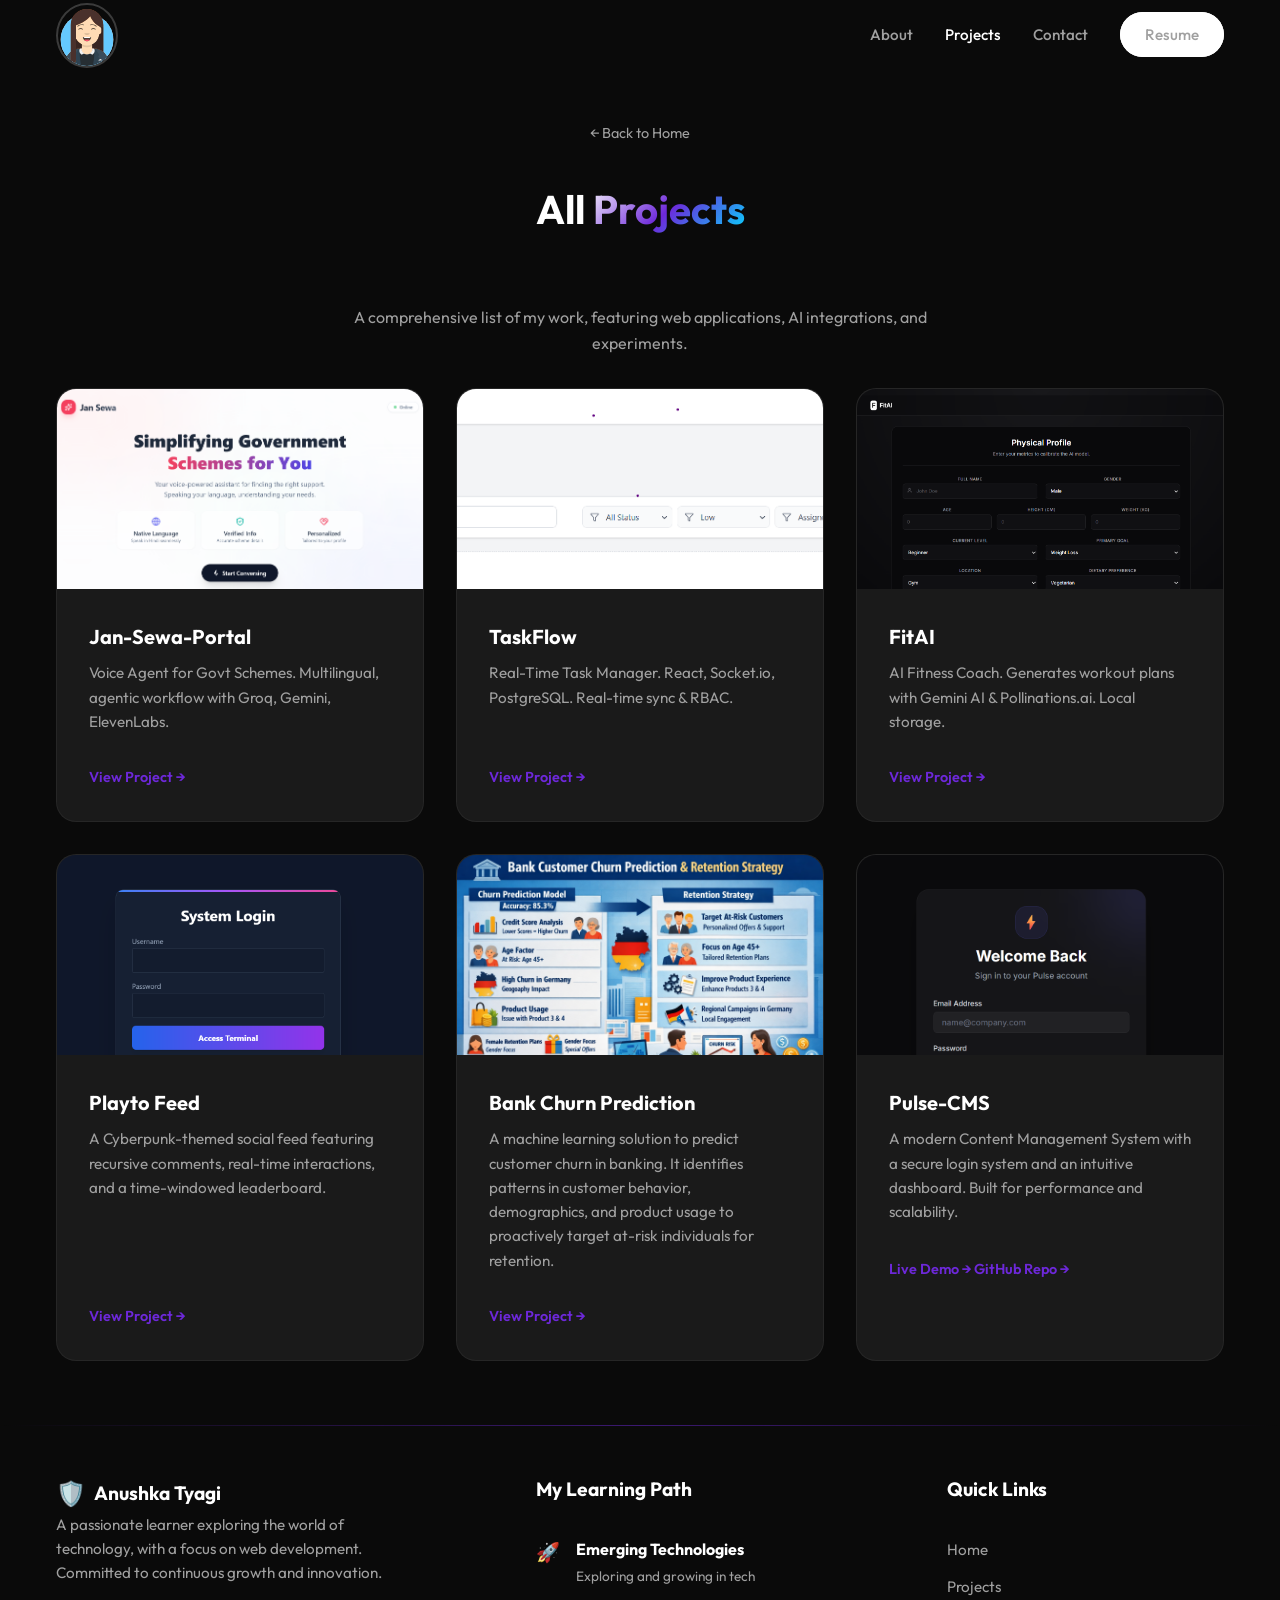
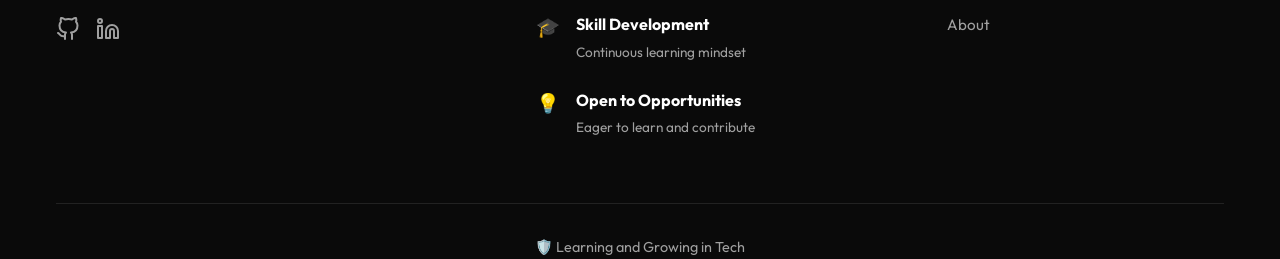
==== projects.html @ 4ecb7b9b "adding portfolio" ====
<!DOCTYPE html>
<html lang="en">

<head>
    <meta charset="UTF-8">
    <meta name="viewport" content="width=device-width, initial-scale=1.0">
    <title>All Projects | Anushka Tyagi</title>
    <meta name="description" content="A collection of my projects and work.">

    <!-- Styles -->
    <link rel="stylesheet" href="styles/global.css">
    <link rel="stylesheet" href="styles/layout.css">
    <link rel="stylesheet" href="styles/animations.css">
    <style>
        /* Specific styles for this page if needed, otherwise rely on layout.css */
        .page-header {
            padding-top: 120px;
            padding-bottom: var(--spacing-md);
            text-align: center;
        }

        .back-link {
            display: inline-block;
            margin-bottom: var(--spacing-md);
            color: var(--text-secondary);
            font-size: 0.9rem;
        }

        .back-link:hover {
            color: var(--accent-color);
        }
    </style>
</head>

<body>
    <!-- Background Stars -->
    <div id="stars-container"></div>

    <!-- Navigation -->
    <header id="navbar">
        <nav class="container">
            <a href="index.html" class="logo">
                <img src="images/avataaars.svg" alt="Profile" class="nav-avatar">
            </a>
            <ul class="nav-links">
                <li><a href="index.html#about">About</a></li>
                <li><a href="index.html#projects" class="active">Projects</a></li>
                <li><a href="index.html#contact">Contact</a></li>
                <li><a href="https://drive.google.com/file/d/13Soutv1tFPQ5zBy3i1_wN8jdS4Yg39xc/view?usp=sharing"
                        class="btn-primary" target="_blank">Resume</a></li>
            </ul>
            <div class="hamburger">
                <span></span>
                <span></span>
                <span></span>
            </div>
        </nav>
    </header>

    <main>
        <div class="container page-header">
            <a href="index.html" class="back-link">&larr; Back to Home</a>
            <h1 class="section-title animate-slide-up">All <span class="text-gradient">Projects</span></h1>
            <p class="animate-slide-up delay-200"
                style="max-width: 600px; margin: 0 auto; color: var(--text-secondary);">
                A comprehensive list of my work, featuring web applications, AI integrations, and experiments.
            </p>
        </div>

        <section id="all-projects" class="container reveal">
            <div class="projects-grid">
                <!-- Existing Project 1: Jan-Sewa-Portal -->
                <article class="project-card reveal delay-100">
                    <div class="card-image">
                        <img src="images/jan-sewa-portal.png" alt="Jan-Sewa-Portal Screenshot" loading="lazy">
                    </div>
                    <div class="card-content">
                        <h3>Jan-Sewa-Portal</h3>
                        <p>Voice Agent for Govt Schemes. Multilingual, agentic workflow with Groq, Gemini, ElevenLabs.
                        </p>
                        <a href="https://jan-sewa-portal.vercel.app/" class="btn-link">View Project &rarr;</a>
                    </div>
                </article>

                <!-- Existing Project 2: TaskFlow -->
                <article class="project-card reveal delay-200">
                    <div class="card-image">
                        <img src="images/taskflow.png" alt="TaskFlow Screenshot" loading="lazy">
                    </div>
                    <div class="card-content">
                        <h3>TaskFlow</h3>
                        <p>Real-Time Task Manager. React, Socket.io, PostgreSQL. Real-time sync & RBAC.</p>
                        <a href="https://task-manager-theta-taupe-79.vercel.app/" class="btn-link">View Project
                            &rarr;</a>
                    </div>
                </article>

                <!-- Existing Project 3: FitAI -->
                <article class="project-card reveal delay-300">
                    <div class="card-image">
                        <img src="images/fitai.png" alt="FitAI Screenshot" loading="lazy">
                    </div>
                    <div class="card-content">
                        <h3>FitAI</h3>
                        <p>AI Fitness Coach. Generates workout plans with Gemini AI & Pollinations.ai. Local storage.
                        </p>
                        <a href="https://fitness-coach-rho.vercel.app/" class="btn-link">View Project &rarr;</a>
                    </div>
                </article>

                <!-- Playto Feed -->
                <article class="project-card reveal delay-400">
                    <div class="card-image">
                        <img src="images/playto.png" alt="Playto Feed Screenshot" loading="lazy">
                    </div>
                    <div class="card-content">
                        <h3>Playto Feed</h3>
                        <p>A Cyberpunk-themed social feed featuring recursive comments, real-time interactions, and a
                            time-windowed leaderboard.</p>
                        <a href="https://playto-assignment-eight.vercel.app/" class="btn-link">View Project &rarr;</a>
                    </div>
                </article>

                <!-- Bank Churn Prediction -->
                <article class="project-card reveal delay-100">
                    <div class="card-image">
                        <img src="images/bank.png" alt="Bank Churn Prediction Screenshot" loading="lazy">
                    </div>
                    <div class="card-content">
                        <h3>Bank Churn Prediction</h3>
                        <p>A machine learning solution to predict customer churn in banking. It identifies patterns in
                            customer behavior, demographics, and product usage to proactively target at-risk individuals
                            for retention.</p>
                        <a href="https://github.com/anushka1822/Bank-churn-predition" class="btn-link">View Project
                            &rarr;</a>
                    </div>
                </article>

                <!-- Pulse-CMS -->
                <article class="project-card reveal delay-100">
                    <div class="card-image">
                        <img src="images/Pulse.png" alt="Pulse-CMS Screenshot" loading="lazy">
                    </div>
                    <div class="card-content">
                        <h3>Pulse-CMS</h3>
                        <p>A modern Content Management System with a secure login system and an intuitive dashboard.
                            Built for performance and scalability.</p>
                        <div class="project-links">
                            <a href="https://pulse-assignment-beta.vercel.app/login" class="btn-link">Live Demo
                                &rarr;</a>
                            <a href="https://github.com/anushka1822/Pulse-CMS" class="btn-link">GitHub Repo &rarr;</a>
                        </div>
                    </div>
                </article>
            </div>
        </section>

        <div class="section-separator"></div>

        <!-- Contact / Footer Section -->
        <section id="contact" class="container reveal">
            <div class="footer-grid">
                <!-- Column 1: Profile & Bio -->
                <div class="footer-col profile-col">
                    <div class="footer-logo">
                        <span class="logo-icon">🛡️</span>
                        <h3>Anushka Tyagi</h3>
                    </div>
                    <p class="bio-text">
                        A passionate learner exploring the world of technology, with a focus on web development.
                        Committed to continuous growth and innovation.
                    </p>
                    <div class="social-links">
                        <a href="https://github.com/anushka1822" aria-label="GitHub"><svg
                                xmlns="http://www.w3.org/2000/svg" width="24" height="24" viewBox="0 0 24 24"
                                fill="none" stroke="currentColor" stroke-width="2" stroke-linecap="round"
                                stroke-linejoin="round" class="feather feather-github">
                                <path
                                    d="M9 19c-5 1.5-5-2.5-7-3m14 6v-3.87a3.37 3.37 0 0 0-.94-2.61c3.14-.35 6.44-1.54 6.44-7A5.44 5.44 0 0 0 20 4.77 5.07 5.07 0 0 0 19.91 1S18.73.65 16 2.48a13.38 13.38 0 0 0-7 0C6.27.65 5.09 1 5.09 1A5.07 5.07 0 0 0 5 4.77a5.44 5.44 0 0 0-1.5 3.78c0 5.42 3.3 6.61 6.44 7A3.37 3.37 0 0 0 9 18.13V22">
                                </path>
                            </svg></a>
                        <a href="https://www.linkedin.com/in/tyagi-anushka" aria-label="LinkedIn"><svg
                                xmlns="http://www.w3.org/2000/svg" width="24" height="24" viewBox="0 0 24 24"
                                fill="none" stroke="currentColor" stroke-width="2" stroke-linecap="round"
                                stroke-linejoin="round" class="feather feather-linkedin">
                                <path
                                    d="M16 8a6 6 0 0 1 6 6v7h-4v-7a2 2 0 0 0-2-2 2 2 0 0 0-2 2v7h-4v-7a6 6 0 0 1 6-6z">
                                </path>
                                <rect x="2" y="9" width="4" height="12"></rect>
                                <circle cx="4" cy="4" r="2"></circle>
                            </svg></a>
                    </div>
                </div>

                <!-- Column 2: Learning Path -->
                <div class="footer-col learning-col">
                    <h3>My Learning Path</h3>
                    <ul class="learning-list">
                        <li>
                            <span class="list-icon">🚀</span>
                            <div>
                                <strong>Emerging Technologies</strong>
                                <p>Exploring and growing in tech</p>
                            </div>
                        </li>
                        <li>
                            <span class="list-icon">🎓</span>
                            <div>
                                <strong>Skill Development</strong>
                                <p>Continuous learning mindset</p>
                            </div>
                        </li>
                        <li>
                            <span class="list-icon">💡</span>
                            <div>
                                <strong>Open to Opportunities</strong>
                                <p>Eager to learn and contribute</p>
                            </div>
                        </li>
                    </ul>
                </div>

                <!-- Column 3: Quick Links -->
                <div class="footer-col links-col">
                    <h3>Quick Links</h3>
                    <ul class="footer-links">
                        <li><a href="index.html#hero">Home</a></li>
                        <li><a href="index.html#projects">Projects</a></li>
                        <li><a href="index.html#about">About</a></li>
                    </ul>
                </div>
            </div>

            <div class="footer-bottom">
                <p>🛡️ Learning and Growing in Tech</p>
            </div>
        </section>
    </main>

    <!-- Scripts -->
    <script src="scripts/main.js" defer></script>
</body>

</html>
---- styles/global.css ----
@import url('https://fonts.googleapis.com/css2?family=Outfit:wght@300;400;600;700&display=swap');

:root {
    /* Color Palette - Premium Dark Mode */
    --bg-color: #0a0a0a;
    --surface-color: #1a1a1a;
    --text-primary: #ffffff;
    --text-secondary: #a0a0a0;
    --accent-color: #6d28d9;
    /* Deep Purple */
    --accent-glow: #8b5cf6;
    /* Lighter Purple for glow */
    --highlight: #00e0ff;
    /* Cyan for pops of color */

    /* Spacing */
    --spacing-xs: 0.5rem;
    --spacing-sm: 1rem;
    --spacing-md: 2rem;
    --spacing-lg: 4rem;
    --spacing-xl: 8rem;

    /* Transitions */
    --transition-fast: 0.2s ease;
    --transition-smooth: 0.4s cubic-bezier(0.16, 1, 0.3, 1);
}

* {
    margin: 0;
    padding: 0;
    box-sizing: border-box;
}

#stars-container {
    position: fixed;
    top: 0;
    left: 0;
    width: 100%;
    height: 100%;
    z-index: -1;
    overflow: hidden;
    pointer-events: none;
}

.star {
    position: absolute;
    border-radius: 50%;
    background: white;
    opacity: 0;
    animation: twinkle var(--duration, 3s) ease-in-out infinite;
    animation-delay: var(--delay, 0s);
}

body {
    font-family: 'Outfit', sans-serif;
    background-color: var(--bg-color);
    color: var(--text-primary);
    line-height: 1.6;
    overflow-x: hidden;
    -webkit-font-smoothing: antialiased;
}

a {
    text-decoration: none;
    color: inherit;
    transition: var(--transition-fast);
}

ul {
    list-style: none;
}

img {
    max-width: 100%;
    display: block;
}

/* Scrollbar */
::-webkit-scrollbar {
    width: 8px;
}

::-webkit-scrollbar-track {
    background: var(--bg-color);
}

::-webkit-scrollbar-thumb {
    background: var(--surface-color);
    border-radius: 4px;
}

::-webkit-scrollbar-thumb:hover {
    background: var(--accent-color);
}
---- styles/layout.css ----
/* Layout Styles */

/* Utilities */
.container {
    max-width: 1200px;
    margin: 0 auto;
    padding: 0 var(--spacing-sm);
    width: 100%;
}

section {
    padding: var(--spacing-lg) 0;
}

/* Header & Nav */
header {
    position: fixed;
    top: 0;
    left: 0;
    width: 100%;
    z-index: 1000;
    background: transparent;
    backdrop-filter: none;
    -webkit-backdrop-filter: none;
    border-bottom: 1px solid transparent;
    transition: all 0.4s ease;
}

header.scrolled {
    background: rgba(10, 10, 15, 0.4);
    backdrop-filter: blur(12px);
    -webkit-backdrop-filter: blur(12px);
    border-bottom: 1px solid rgba(255, 255, 255, 0.08);
}

nav {
    display: flex;
    justify-content: space-between;
    align-items: center;
    height: 70px;
}

.logo {
    font-size: 1.5rem;
    font-weight: 700;
    letter-spacing: -0.5px;
}

.nav-links {
    display: flex;
    gap: var(--spacing-md);
    align-items: center;
}

/* Pre-animation state for nav items */
.nav-links li {
    opacity: 0;
    transform: translateY(-10px);
    transition: opacity 0.5s ease, transform 0.5s ease;
}

.nav-links li.fade-in {
    opacity: 1;
    transform: translateY(0);
}

.nav-links a {
    font-size: 0.95rem;
    font-weight: 500;
    color: var(--text-secondary);
}

.nav-links a:hover,
.nav-links a.active {
    color: var(--text-primary);
}

.hamburger {
    display: none;
    cursor: pointer;
    flex-direction: column;
    gap: 5px;
}

.hamburger span {
    width: 25px;
    height: 2px;
    background-color: var(--text-primary);
    transition: var(--transition-fast);
}

/* Hero Section */
#hero {
    min-height: 100vh;
    display: flex;
    align-items: center;
    justify-content: center;
    position: relative;
    padding-top: 80px;
    /* Offset fixed header */
    overflow: hidden;
}

.hero-content {
    text-align: center;
    z-index: 2;
    max-width: 800px;
    padding: 0 var(--spacing-sm);
}

.hero-content h1 {
    font-size: clamp(2.5rem, 5vw, 4.5rem);
    line-height: 1.1;
    margin-bottom: var(--spacing-sm);
    font-weight: 700;
}

.text-gradient {
    background: linear-gradient(135deg, var(--text-primary) 0%, var(--accent-color) 50%, var(--highlight) 100%);
    -webkit-background-clip: text;
    -webkit-text-fill-color: transparent;
    background-clip: text;
    display: inline-block;
}

.hero-content p {
    font-size: clamp(1rem, 2vw, 1.25rem);
    color: var(--text-secondary);
    margin-bottom: var(--spacing-md);
    max-width: 600px;
    margin-left: auto;
    margin-right: auto;
}

.cta-group {
    display: flex;
    gap: var(--spacing-sm);
    justify-content: center;
    align-items: center;
}

/* Buttons */
.btn-primary,
.btn-secondary {
    padding: 0.75rem 1.5rem;
    border-radius: 50px;
    font-weight: 600;
    font-size: 0.95rem;
    cursor: pointer;
    transition: var(--transition-fast);
}

.btn-primary {
    background: var(--text-primary);
    color: var(--bg-color);
    border: 1px solid var(--text-primary);
}

.btn-primary:hover {
    background: var(--accent-color);
    border-color: var(--accent-color);
    color: var(--text-primary);
    box-shadow: 0 0 15px var(--accent-glow);
}

.btn-secondary {
    background: transparent;
    border: 1px solid rgba(255, 255, 255, 0.2);
    color: var(--text-primary);
}

.btn-secondary:hover {
    border-color: var(--text-primary);
    background: rgba(255, 255, 255, 0.05);
}

/* Visual Elements */
.hero-visual {
    position: absolute;
    top: 50%;
    left: 50%;
    transform: translate(-50%, -50%);
    z-index: 1;
    width: 600px;
    height: 600px;
    opacity: 0.5;
    pointer-events: none;
    animation: float 6s ease-in-out infinite;
}

.glow-sphere {
    width: 100%;
    height: 100%;
    border-radius: 60%;
    background: radial-gradient(circle at 50% 0%, var(--accent-glow), transparent 90%);
    filter: blur(60px);
    animation: pulse 4s infinite ease-in-out alternate;
}

.nav-avatar {
    height: 65px;
    width: auto;
    border-radius: 50%;
    border: 2px solid rgba(255, 255, 255, 0.2);
    transition: transform 0.3s ease;
}

.nav-avatar:hover {
    transform: scale(1.1) rotate(5deg);
    border-color: var(--accent-color);
}

/* Animations Keyframes handled in animations.css, only strictly layout here */

/* Responsive adjustments */
@media (max-width: 768px) {
    .nav-links {
        display: none;
        /* Mobile menu implementation usually requires JS toggle */
        position: absolute;
        top: 70px;
        left: 0;
        width: 100%;
        background: var(--surface-color);
        flex-direction: column;
        padding: var(--spacing-md);
        border-bottom: 1px solid rgba(255, 255, 255, 0.1);
    }

    .nav-links.active {
        display: flex;
    }

    .hamburger {
        display: flex;
    }
}

/* Section Headings */
.section-title {
    font-size: 2.5rem;
    font-weight: 700;
    margin-bottom: var(--spacing-lg);
    text-align: center;
}

/* About Section */
.about-grid {
    display: grid;
    grid-template-columns: 1.2fr 0.8fr;
    /* Adjusted for better balance with smaller image */
    gap: var(--spacing-xl);
    align-items: center;
    max-width: 1000px;
    /* Constrain width for better centering */
    margin: 0 auto;
    /* Center within the container */
}

.about-text p {
    margin-bottom: var(--spacing-md);
    color: var(--text-secondary);
    font-size: 1.15rem;
    /* Slightly larger for better readability */
    line-height: 1.7;
    /* Improved line height */
    text-align: justify;
    /* Better alignment for text blocks */
}

.skills-list {
    display: flex;
    gap: var(--spacing-sm);
    flex-wrap: wrap;
    margin-top: var(--spacing-md);
}

.skills-list span {
    background: var(--surface-color);
    padding: 0.5rem 1rem;
    border-radius: 20px;
    font-size: 0.9rem;
    color: var(--text-primary);
    border: 1px solid rgba(255, 255, 255, 0.1);
    transition: var(--transition-fast);
}

.skills-list span:hover {
    border-color: var(--accent-color);
    background: rgba(109, 40, 217, 0.2);
    transform: translateY(-2px);
}

.about-img-container {
    position: relative;
    display: inline-block;
    padding: 15px;
    z-index: 1;
}

.about-img-container::before {
    content: '';
    position: absolute;
    top: 50%;
    left: 50%;
    transform: translate(-50%, -50%);
    width: 80%;
    height: 80%;
    background: radial-gradient(circle, var(--accent-glow) 0%, transparent 70%);
    filter: blur(30px);
    opacity: 0.4;
    z-index: -1;
}

.about-img {
    width: 100%;
    max-width: 320px;
    /* Minimized size */
    height: auto;
    object-fit: cover;
    border-radius: 40px;
    /* Highly rounded box border */
    box-shadow: 0 15px 35px rgba(0, 0, 0, 0.5);
    display: block;
    margin: 0 auto;
}

.image-placeholder {
    width: 100%;
    aspect-ratio: 1;
    background: var(--surface-color);
    border-radius: 20px;
    position: relative;
    overflow: hidden;
}

.image-placeholder::after {
    content: '';
    position: absolute;
    inset: 0;
    background: linear-gradient(45deg, var(--accent-color), transparent);
    opacity: 0.2;
}

/* Projects Section */
.projects-grid {
    display: grid;
    grid-template-columns: repeat(auto-fit, minmax(300px, 1fr));
    gap: var(--spacing-md);
}

.project-card {
    background: var(--surface-color);
    border-radius: 20px;
    overflow: hidden;
    transition: var(--transition-fast);
    border: 1px solid rgba(255, 255, 255, 0.05);
    display: flex;
    flex-direction: column;
}

.project-card:hover {
    transform: translateY(-10px) scale(1.02);
    border-color: var(--accent-color);
    box-shadow: 0 15px 30px rgba(0, 0, 0, 0.4);
}

.project-card .card-image {
    transition: transform 0.5s ease;
}

.project-card:hover .card-image {
    transform: scale(1.05);
}

.card-image {
    width: 100%;
    height: 200px;
    background: #2a2a2a;
    overflow: hidden;
    position: relative;
    flex-shrink: 0;
}

.card-image img {
    width: 100%;
    height: 100%;
    object-fit: cover;
    object-position: top;
    transition: transform 0.5s ease;
}

.image-placeholder-overlay {
    position: absolute;
    inset: 0;
    display: flex;
    align-items: center;
    justify-content: center;
    text-align: center;
    padding: var(--spacing-md);
    background: linear-gradient(45deg, rgba(109, 40, 217, 0.1), rgba(0, 224, 255, 0.1));
    color: var(--text-secondary);
    font-size: 0.9rem;
    font-weight: 500;
}

.card-content {
    padding: var(--spacing-md);
    display: flex;
    flex-direction: column;
    flex-grow: 1;
}

.card-content h3 {
    margin-bottom: var(--spacing-xs);
    font-size: 1.25rem;
}

.card-content p {
    color: var(--text-secondary);
    font-size: 0.95rem;
    margin-bottom: var(--spacing-md);
}

.btn-link {
    color: var(--accent-color);
    font-weight: 600;
    font-size: 0.9rem;
    margin-top: auto;
    display: inline-block;
}

.btn-link:hover {
    color: var(--highlight);
    text-decoration: underline;
}

/* Separator Line */
.section-separator {
    width: 100%;
    height: 1px;
    background: linear-gradient(90deg, transparent, var(--accent-color), transparent);
    position: relative;
    opacity: 0.5;
    margin-top: var(--spacing-lg);
    overflow: hidden;
}

.section-separator::after {
    content: '';
    position: absolute;
    top: 0;
    left: -100%;
    width: 100%;
    height: 100%;
    background: linear-gradient(90deg, transparent, #fff, transparent);
    animation: shimmer 2s infinite;
}

/* Footer & Contact Redesign */
#contact {
    margin-top: var(--spacing-sm);
    /* Reduced margin since we have a separator */
    padding-top: var(--spacing-md);
}

.footer-grid {
    display: grid;
    grid-template-columns: 1.2fr 1fr 0.8fr;
    gap: var(--spacing-lg);
    padding-bottom: var(--spacing-lg);
    border-bottom: 1px solid rgba(255, 255, 255, 0.1);
}

.footer-col h3 {
    margin-bottom: var(--spacing-md);
    font-size: 1.2rem;
    color: var(--text-primary);
}

/* Profile Column */
.footer-logo {
    display: flex;
    align-items: center;
    gap: 0.5rem;
    margin-bottom: var(--spacing-nm);
}

.footer-logo h3 {
    margin: 0;
}

.footer-logo .logo-icon {
    font-size: 1.5rem;
    color: #3b82f6;
    /* Blue shield color */
}

.bio-text {
    color: var(--text-secondary);
    font-size: 0.95rem;
    line-height: 1.6;
    margin-bottom: var(--spacing-md);
    max-width: 350px;
}

.social-links {
    display: flex;
    gap: 1rem;
    margin-bottom: var(--spacing-md);
}

.social-links a {
    color: var(--text-secondary);
    transition: var(--transition-fast);
}

.social-links a:hover {
    color: #3b82f6;
    transform: translateY(-2px);
}

.learning-card {
    background: rgba(59, 130, 246, 0.05);
    /* Very light blue tint */
    border: 1px solid rgba(59, 130, 246, 0.1);
    border-radius: 12px;
    padding: 1rem;
    display: flex;
    gap: 0.75rem;
    align-items: flex-start;
}

.learning-card .card-icon {
    font-size: 1.2rem;
    margin-top: 2px;
}

.learning-card h4 {
    font-size: 0.95rem;
    margin-bottom: 0.25rem;
    color: var(--text-primary);
}

.learning-card p {
    font-size: 0.85rem;
    color: var(--text-secondary);
    line-height: 1.5;
}

/* Learning Path Column */
.learning-list {
    display: flex;
    flex-direction: column;
    gap: 1.5rem;
}

.learning-list li {
    display: flex;
    gap: 1rem;
    align-items: flex-start;
}

.learning-list .list-icon {
    font-size: 1.2rem;
    color: #3b82f6;
}

.learning-list strong {
    display: block;
    color: var(--text-primary);
    font-size: 1rem;
    margin-bottom: 0.25rem;
}

.learning-list p {
    font-size: 0.85rem;
    color: var(--text-secondary);
}

/* Quick Links Column */
.footer-links {
    display: flex;
    flex-direction: column;
    gap: 0.75rem;
}

.footer-links a {
    color: var(--text-secondary);
    font-size: 0.95rem;
}

.footer-links a:hover {
    color: #3b82f6;
    padding-left: 5px;
}

.footer-bottom {
    text-align: center;
    padding-top: var(--spacing-md);
    color: var(--text-secondary);
    font-size: 0.9rem;
    display: flex;
    justify-content: center;
    align-items: center;
    gap: 0.5rem;
}

/* Responsive Footer */
@media (max-width: 900px) {
    .footer-grid {
        grid-template-columns: 1fr;
        gap: var(--spacing-xl);
    }

    .bio-text {
        max-width: 100%;
    }
}

@media (max-width: 768px) {
    .about-grid {
        grid-template-columns: 1fr;
    }
}

/* Mission Log (Work Experience) Styles */
.mission-timeline {
    position: relative;
    max-width: 800px;
    margin: 0 auto;
    padding-left: 2rem;
    border-left: 2px solid rgba(255, 255, 255, 0.1);
}

.mission-item {
    position: relative;
    margin-bottom: var(--spacing-lg);
}

.mission-marker {
    position: absolute;
    left: -2.6rem;
    top: 0;
    width: 1.2rem;
    height: 1.2rem;
    background: var(--bg-color);
    border: 2px solid var(--accent-color);
    border-radius: 50%;
    z-index: 1;
    box-shadow: 0 0 10px var(--accent-glow);
    transition: var(--transition-fast);
}

.mission-item:hover .mission-marker {
    background: var(--accent-color);
    transform: scale(1.2);
}

.mission-content {
    background: rgba(255, 255, 255, 0.03);
    border: 1px solid rgba(255, 255, 255, 0.05);
    border-radius: 12px;
    padding: var(--spacing-md);
    position: relative;
    overflow: hidden;
    backdrop-filter: blur(5px);
    transition: var(--transition-fast);
}

.mission-content::before {
    content: "";
    position: absolute;
    top: 0;
    left: 0;
    width: 4px;
    height: 100%;
    background: linear-gradient(to bottom, var(--accent-color), transparent);
    opacity: 0.7;
}

.mission-item:hover .mission-content {
    background: rgba(255, 255, 255, 0.06);
    border-color: rgba(255, 255, 255, 0.1);
    transform: translateX(5px);
    box-shadow: 0 5px 15px rgba(0, 0, 0, 0.2);
}

.mission-header {
    margin-bottom: var(--spacing-sm);
    border-bottom: 1px solid rgba(255, 255, 255, 0.05);
    padding-bottom: var(--spacing-xs);
}

.mission-header h3 {
    font-size: 1.4rem;
    color: var(--text-primary);
    margin-bottom: 0.2rem;
}

.mission-header .company {
    display: block;
    font-size: 1.1rem;
    color: var(--highlight);
    font-weight: 600;
    margin-bottom: 0.2rem;
}

.mission-header .date {
    display: block;
    font-size: 0.9rem;
    color: var(--text-secondary);
    font-family: monospace;
    opacity: 0.8;
}

.mission-details {
    list-style: none;
    margin-top: var(--spacing-sm);
}

.mission-details li {
    position: relative;
    padding-left: 1.5rem;
    margin-bottom: 0.75rem;
    color: var(--text-secondary);
    font-size: 1rem;
    line-height: 1.6;
}

.mission-details li::before {
    content: "";
    position: absolute;
    left: 0;
    color: var(--accent-color);
}

.mission-details li strong {
    color: var(--text-primary);
    font-weight: 600;
}


/* Updated Skills List Styles for Icons */
.skills-list {
    display: flex;
    gap: var(--spacing-md);
    flex-wrap: wrap;
    align-items: center;
    margin-top: var(--spacing-md);
}

.skills-list i,
.skills-list .custom-icon {
    font-size: 2.5rem;
    color: var(--text-secondary);
    transition: var(--transition-fast);
    cursor: pointer;
    position: relative;
    display: flex;
    align-items: center;
    justify-content: center;
}

.skills-list i:hover,
.skills-list .custom-icon:hover {
    transform: translateY(-5px) scale(1.1);
    color: var(--text-primary);
    filter: drop-shadow(0 0 10px var(--accent-glow));
}

/* Custom Icon Styling */
.custom-icon svg {
    width: 2.5rem;
    height: 2.5rem;
    stroke: var(--text-secondary);
    transition: var(--transition-fast);
}

.custom-icon:hover svg {
    stroke: var(--accent-color);
}

/* Expandable Skills Section */
.skills-hidden {
    display: none;
    flex-wrap: wrap;
    gap: var(--spacing-md);
    width: 100%;
    margin-top: var(--spacing-md);
    animation: fadeIn 0.5s ease;
}

.skills-hidden.active {
    display: contents;
}

#toggle-skills-btn {
    background: transparent;
    border: none;
    color: var(--accent-color);
    font-size: 0.9rem;
    font-weight: 600;
    font-weight: 600;
    cursor: pointer;
    margin-left: 0.5rem;
    /* margin-top removed to flow inline if needed, or keep small margin */
    align-self: center;
    transition: var(--transition-fast);
}

#toggle-skills-btn:hover {
    color: var(--text-primary);
    transform: translateY(2px);
}

/* Animation for hidden skills contents */
.skills-hidden.active>* {
    animation: fadeIn 0.5s ease;
}
---- styles/animations.css ----
/* Animations */

@keyframes fadeIn {
    from {
        opacity: 0;
    }

    to {
        opacity: 1;
    }
}

@keyframes slideUp {
    from {
        opacity: 0;
        transform: translateY(20px);
    }

    to {
        opacity: 1;
        transform: translateY(0);
    }
}

@keyframes pulse {
    0% {
        transform: scale(0.8);
        opacity: 0.5;
    }

    100% {
        transform: scale(1.1);
        opacity: 0.8;
    }
}

/* Utility Classes for Animation */
.animate-fade-in {
    animation: fadeIn 0.8s ease forwards;
}

.animate-slide-up {
    animation: slideUp 0.8s ease forwards;
}

/* Stagger delays */


/* Initial states for items that will be animated by IntersectionObserver */
.hidden {
    opacity: 0;
    transform: translateY(20px);
    transition: opacity 0.6s ease-out, transform 0.6s ease-out;
}

.show {
    opacity: 1;
    transform: translateY(0);
}

/* Scroll Reveal */
.reveal {
    opacity: 0;
    transform: translateY(30px);
    transition: all 0.8s ease;
}

.reveal.active {
    opacity: 1;
    transform: translateY(0);
}

/* Hamburger Animation */
.hamburger span {
    transform-origin: center;
}

/* You might want to handle hamburger animation logic in CSS or JS, here we assume JS classes but CSS transitions are already set in layout.css specific to hamburger span. 
   Let's add a simple transform if we add class 'active' to spans or hamburger container. 
   Actually, let's keep it simple for now or adding specific transforms here.
*/

@keyframes float {
    0% {
        transform: translateY(0px);
    }

    50% {
        transform: translateY(-20px);
    }

    100% {
        transform: translateY(0px);
    }
}

@keyframes twinkle {
    0% {
        opacity: 0;
        transform: scale(0.5);
    }

    50% {
        opacity: var(--max-opacity, 1);
        transform: scale(1.2);
    }

    100% {
        opacity: 0;
        transform: scale(0.5);
    }
}

@keyframes slideInLeft {
    from {
        opacity: 0;
        transform: translateX(-50px);
    }

    to {
        opacity: 1;
        transform: translateX(0);
    }
}

@keyframes slideInRight {
    from {
        opacity: 0;
        transform: translateX(50px);
    }

    to {
        opacity: 1;
        transform: translateX(0);
    }
}

@keyframes shimmer {
    0% {
        left: -100%;
    }

    100% {
        left: 100%;
    }
}

@keyframes blinkCursor {
    from {
        border-right-color: var(--accent-color);
    }

    to {
        border-right-color: transparent;
    }
}

/* Directional Reveals */
.reveal-left {
    opacity: 0;
    transform: translateX(-50px);
    transition: all 0.8s ease;
}

.reveal-right {
    opacity: 0;
    transform: translateX(50px);
    transition: all 0.8s ease;
}

.reveal-left.active,
.reveal-right.active {
    opacity: 1;
    transform: translateX(0);
}

/* Typing Effect */
/* Spacecraft Animation */
/* Spacecraft Animation */
/* Spacecraft Animation */
.spacecraft-anim-container {
    position: relative;
    display: inline-block;
}

/* CSS Spacecraft Model (Realism & Rotation) */
.spacecraft-model {
    position: absolute;
    top: 50%;
    left: 50%;
    width: 80px;
    height: 40px;
    z-index: 100;
    pointer-events: none;
    /* Start off-screen left */
    transform: translate(-100vw, -120px) rotate(-10deg);
    animation: ufoFlyBy 7s ease-in-out forwards;
    /* Speed up to 4s */
    filter: drop-shadow(0 10px 20px rgba(0, 0, 0, 0.6));
    transform-style: preserve-3d;
    perspective: 1000px;
}

/* New UFO Implementation */
/* Using px/percentages instead of vmax for small scale */

.frame {
    position: absolute;
    width: 100%;
    height: 70%;
    bottom: 0;
    left: 0;
    border-radius: 50%;
    background:
        radial-gradient(50% 35% at 50% 75%, #0ff6, #0000),
        #214;
    box-shadow:
        inset 0 -2px 4px -4px #0ff,
        inset 0 3px 6px 0px #012c,
        inset 0 2px 2px #000c;
    z-index: 2;
}

.base {
    position: absolute;
    width: 35%;
    aspect-ratio: 1;
    left: 50%;
    top: 48%;
    /* Adjusted for centering */
    background:
        radial-gradient(130% 15% at 50% 74%, #0ff 20%, #0000 32%),
        radial-gradient(130% 15% at 50% 74%, #0ff6 30%, #0000 32%),
        radial-gradient(70% 40% at 50% 100%, #fff6 30%, #fff0),
        linear-gradient(#214, #325),
        #f004;
    border-radius: 50%;
    transform: translate(-50%, 0);
    -webkit-mask:
        radial-gradient(120% 35% at 50% 65%, #000 45%, #0000 0);
    mask:
        radial-gradient(120% 35% at 50% 65%, #000 45%, #0000 0);
    z-index: 3;
}

.glass {
    position: absolute;
    width: 40%;
    height: 60%;
    left: 50%;
    top: -20%;
    /* Push up */
    translate: -50% 0;
    z-index: 1;
}

.glass::before {
    content: "";
    position: absolute;
    width: 30%;
    aspect-ratio: 1;
    background:
        radial-gradient(circle at 68% 35%, #dddc 10%, #0000 0),
        radial-gradient(at 55% 55%, #000 35%, #0000 0),
        #aa9;
    /* Fallback */
    background-color: #cc8;
    border-radius: 50%;
    border: 2px solid #112820;
    left: 50%;
    top: 30%;
    transform: translate(-50%, -50%);
    box-shadow:
        -6px 0 0 -4px #112820,
        0 8px 0 -4px #021;
}

.glass::after {
    content: "";
    position: absolute;
    width: 100%;
    height: 100%;
    border-radius: 100% / 120% 120% 60% 60%;
    background:
        radial-gradient(at 70% 10%, #0ff2 5%, #0ff0 20%),
        #0ff2;
    box-shadow: inset 0 0 6px -2px #0ff;
}

.beam {
    position: absolute;
    width: 80%;
    height: 0;
    top: 80%;
    /* Start below frame */
    left: 50%;
    transform: translate(-50%, 0);
    background:
        conic-gradient(from 173deg at 50% -40%, #0ff 14deg, #0000 0),
        conic-gradient(from 170deg at 50% -40%, #0ff9 20deg, #0000 0);
    -webkit-mask: linear-gradient(#000, #0000 80%);
    mask: linear-gradient(#000, #0000 80%);
    filter: blur(2px);
    opacity: 0;
    z-index: 0;

    /* Re-attach animation */
    animation: beamAction 7s ease-in-out forwards;
}

.revealed-text {
    display: inline-block;
    opacity: 0;
    animation: textDrop 0.6s cubic-bezier(0.34, 1.56, 0.64, 1) forwards;
    /* Delay synchronized with UFO reaching center (approx 40% of 4s = 1.6s) */
    animation-delay: 2.8s;
    background-size: 200% auto;
}

@keyframes textDrop {
    0% {
        opacity: 0;
        transform: translateY(-50px) scale(0.5);
    }

    60% {
        opacity: 1;
        transform: translateY(10px) scale(1.05);
    }

    100% {
        opacity: 1;
        transform: translateY(0) scale(1);
    }
}

@keyframes ufoFlyBy {
    0% {
        opacity: 0;
        transform: translate(-60vw, -150px) rotate(-25deg) scale(0.8);
        filter: drop-shadow(0 10px 20px rgba(0, 0, 0, 0.6));
    }

    10% {
        opacity: 1;
        filter: drop-shadow(0 10px 20px rgba(0, 0, 0, 0.6));
    }

    30% {
        /* Arrive & Decelerate */
        transform: translate(-50%, -100px) rotate(10deg) scale(1.2);
    }

    40% {
        /* Level out */
        transform: translate(-50%, -100px) rotate(0deg) scale(1.2);
    }

    60% {
        /* Hover stable */
        transform: translate(-50%, -100px) rotate(0deg) scale(1.2);
        opacity: 1;
        /* Keep fully visible */
    }

    75% {
        /* Prepare to zoom - Start visibility */
        transform: translate(-50%, -100px) rotate(-5deg) scale(1.2);
        opacity: 1;
        filter: drop-shadow(0 10px 20px rgba(0, 0, 0, 0.6));
        /* No blur yet */
    }

    100% {
        opacity: 0;
        /* Accelerate hard "nose down" */
        transform: translate(60vw, -120px) rotate(25deg) scale(0.8);
        filter: blur(4px);
        /* Blur out as it leaves speed */
    }
}

@keyframes beamAction {

    0%,
    35% {
        opacity: 0;
        height: 0;
    }

    38% {
        opacity: 1;
        height: 100px;
    }

    62% {
        opacity: 1;
        height: 100px;
    }

    65% {
        opacity: 0;
        height: 0;
    }

    100% {
        opacity: 0;
        height: 0;
    }
}

@keyframes blinkLights {
    from {
        opacity: 0.5;
    }

    to {
        opacity: 1;
    }
}

/* Staggered Animation Utilities */
.stagger-1 {
    transition-delay: 100ms;
}

.stagger-2 {
    transition-delay: 200ms;
}

.stagger-3 {
    transition-delay: 300ms;
}

.stagger-4 {
    transition-delay: 400ms;
}

.stagger-5 {
    transition-delay: 500ms;
}

@keyframes spinTexture {
    0% {
        background-position: 0% 0%;
    }

    100% {
        background-position: 200% 0%;
    }
}

@keyframes spinLights {
    0% {
        transform: translateX(0);
    }

    100% {
        transform: translateX(-50%);
    }
}

/* Staggered Skills Entry */
.skills-list i,
.skills-list .custom-icon {
    opacity: 0;
    transform: translateY(20px);
    transition: opacity 0.5s ease, transform 0.5s ease;
}

.reveal.active .skills-list i,
.reveal.active .skills-list .custom-icon {
    opacity: 1;
    transform: translateY(0);
}

.skills-list i:nth-child(1) {
    transition-delay: 0.1s;
}

.skills-list i:nth-child(2) {
    transition-delay: 0.2s;
}

.skills-list i:nth-child(3) {
    transition-delay: 0.3s;
}

.skills-list i:nth-child(4) {
    transition-delay: 0.4s;
}

.skills-list i:nth-child(5) {
    transition-delay: 0.5s;
}

.skills-list i:nth-child(6) {
    transition-delay: 0.6s;
}

.skills-list i:nth-child(7) {
    transition-delay: 0.7s;
}

.skills-list i:nth-child(8) {
    transition-delay: 0.8s;
}
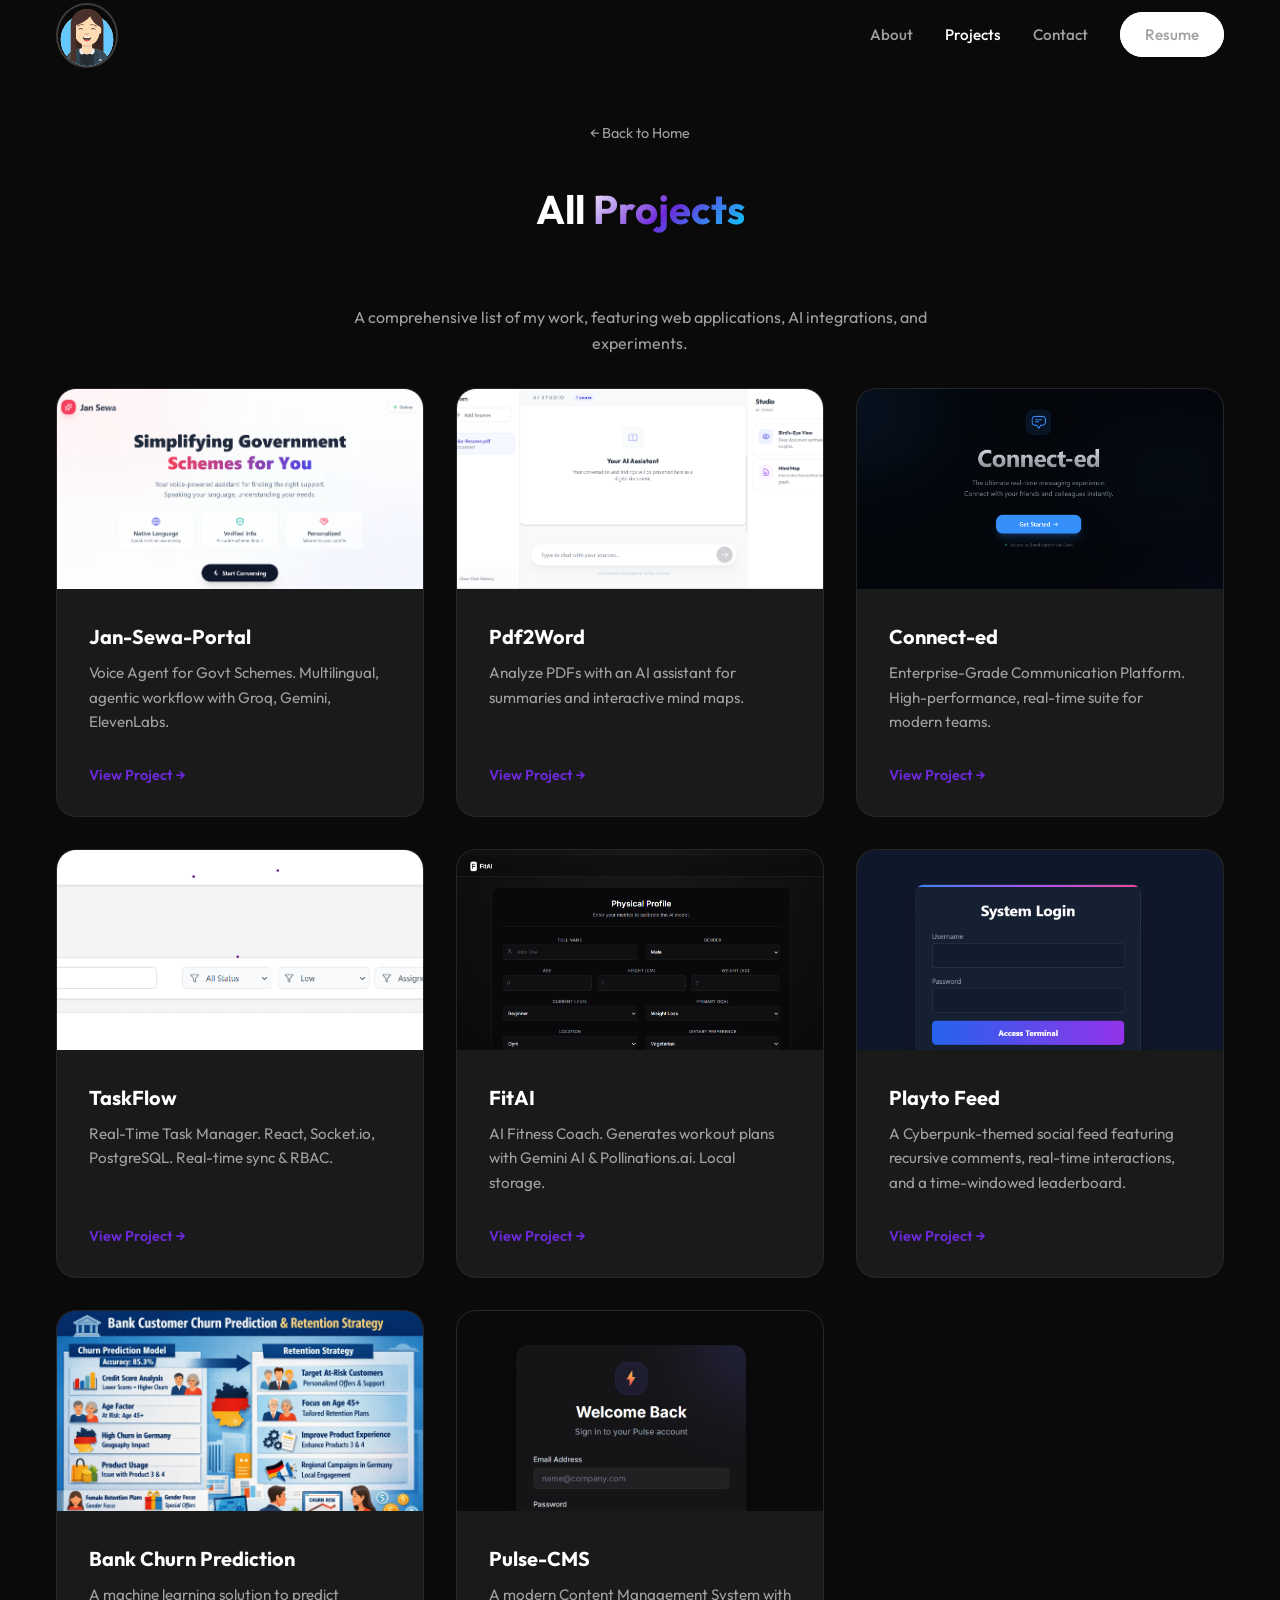
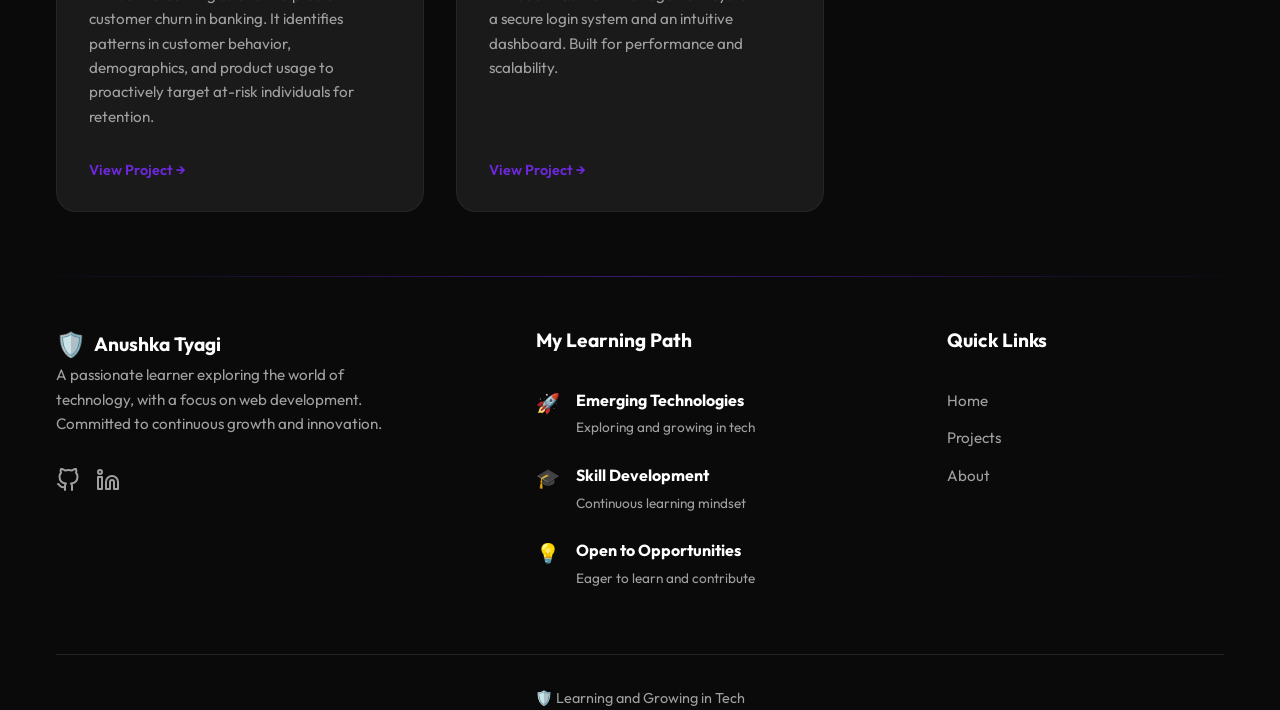
==== commit 5e000f01: "updates done" ====
--- a/projects.html
+++ b/projects.html
@@ -76,9 +76,50 @@
                     </div>
                     <div class="card-content">
                         <h3>Jan-Sewa-Portal</h3>
-                        <p>Voice Agent for Govt Schemes. Multilingual, agentic workflow with Groq, Gemini, ElevenLabs.
-                        </p>
-                        <a href="https://jan-sewa-portal.vercel.app/" class="btn-link">View Project &rarr;</a>
+                        <p>Voice Agent for Govt Schemes. Multilingual, agentic workflow with Groq, Gemini, ElevenLabs.</p>
+                        <button class="btn-link view-project-btn" 
+                            data-title="Jan-Sewa-Portal" 
+                            data-img="images/jan-sewa-portal.png" 
+                            data-desc="Voice Agent for Govt Schemes. Multilingual, agentic workflow with Groq, Gemini, ElevenLabs. A comprehensive solution aiming to bridge the gap between rural citizens and government welfare schemes using AI." 
+                            data-tech="Groq, Gemini, ElevenLabs, React" 
+                            data-demo="https://jan-sewa-portal.vercel.app/" 
+                            data-github="https://github.com/anushka1822/Jan-Sewa-Portal">View Project &rarr;</button>
+                    </div>
+                </article>
+
+                <!-- Project Card: Pdf2Word -->
+                <article class="project-card reveal delay-200">
+                    <div class="card-image">
+                        <img src="images/pdf2word.png" alt="Pdf2Word Dashboard" loading="lazy">
+                    </div>
+                    <div class="card-content">
+                        <h3>Pdf2Word</h3>
+                        <p>Analyze PDFs with an AI assistant for summaries and interactive mind maps.</p>
+                        <button class="btn-link view-project-btn" 
+                            data-title="Pdf2Word" 
+                            data-img="images/pdf2word.png" 
+                            data-desc="An intelligent application that provides a 'Bird's-Eye View' summary of your PDFs. It generates interactive mind maps for documents and allows you to chat directly with an AI regarding the content." 
+                            data-tech="React, FastAPI, Pinecone, Google Gemini API" 
+                            data-demo="https://pdf2word-rho.vercel.app/" 
+                            data-github="https://github.com/anushka1822/Pdf2word">View Project &rarr;</button>
+                    </div>
+                </article>
+
+                <!-- Project Card: Connect-ed -->
+                <article class="project-card reveal delay-200">
+                    <div class="card-image">
+                        <img src="images/connected.png" alt="Connect-ed Dashboard" loading="lazy">
+                    </div>
+                    <div class="card-content">
+                        <h3>Connect-ed</h3>
+                        <p>Enterprise-Grade Communication Platform. High-performance, real-time suite for modern teams.</p>
+                        <button class="btn-link view-project-btn" 
+                            data-title="Connect-ed" 
+                            data-img="images/connected.png" 
+                            data-desc="Connect-ed is a high-performance, real-time communication suite built for modern teams. Experience seamless, low-latency interaction through an optimized serverless architecture, deterministic synchronization, and a premium glassmorphic interface." 
+                            data-tech="Next.js 15, Convex, Clerk, Tailwind CSS 4, Shadcn/ui" 
+                            data-demo="https://connect-ed-delta.vercel.app/" 
+                            data-github="https://github.com/anushka1822/connect-ed">View Project &rarr;</button>
                     </div>
                 </article>
 
@@ -90,8 +131,13 @@
                     <div class="card-content">
                         <h3>TaskFlow</h3>
                         <p>Real-Time Task Manager. React, Socket.io, PostgreSQL. Real-time sync & RBAC.</p>
-                        <a href="https://task-manager-theta-taupe-79.vercel.app/" class="btn-link">View Project
-                            &rarr;</a>
+                        <button class="btn-link view-project-btn" 
+                            data-title="TaskFlow" 
+                            data-img="images/taskflow.png" 
+                            data-desc="Real-Time Task Manager. React, Socket.io, PostgreSQL. Real-time sync & RBAC. Experience seamless collaboration with your team through this highly responsive application." 
+                            data-tech="React, Socket.io, PostgreSQL, Node.js" 
+                            data-demo="https://task-manager-theta-taupe-79.vercel.app/" 
+                            data-github="https://github.com/anushka1822/task-manager">View Project &rarr;</button>
                     </div>
                 </article>
 
@@ -102,9 +148,14 @@
                     </div>
                     <div class="card-content">
                         <h3>FitAI</h3>
-                        <p>AI Fitness Coach. Generates workout plans with Gemini AI & Pollinations.ai. Local storage.
-                        </p>
-                        <a href="https://fitness-coach-rho.vercel.app/" class="btn-link">View Project &rarr;</a>
+                        <p>AI Fitness Coach. Generates workout plans with Gemini AI & Pollinations.ai. Local storage.</p>
+                        <button class="btn-link view-project-btn" 
+                            data-title="FitAI" 
+                            data-img="images/fitai.png" 
+                            data-desc="AI Fitness Coach. Generates workout plans with Gemini AI & Pollinations.ai. Local storage. Create custom workout and diet plans tailored to your specific goals directly on your device." 
+                            data-tech="Gemini AI, Pollinations.ai, HTML, CSS, JS" 
+                            data-demo="https://fitness-coach-rho.vercel.app/" 
+                            data-github="https://github.com/anushka1822/fitness-coach">View Project &rarr;</button>
                     </div>
                 </article>
 
@@ -115,9 +166,14 @@
                     </div>
                     <div class="card-content">
                         <h3>Playto Feed</h3>
-                        <p>A Cyberpunk-themed social feed featuring recursive comments, real-time interactions, and a
-                            time-windowed leaderboard.</p>
-                        <a href="https://playto-assignment-eight.vercel.app/" class="btn-link">View Project &rarr;</a>
+                        <p>A Cyberpunk-themed social feed featuring recursive comments, real-time interactions, and a time-windowed leaderboard.</p>
+                        <button class="btn-link view-project-btn" 
+                            data-title="Playto Feed" 
+                            data-img="images/playto.png" 
+                            data-desc="A Cyberpunk-themed social feed featuring recursive comments, real-time interactions, and a time-windowed leaderboard. Experience nested discussions with a futuristic aesthetic." 
+                            data-tech="React, Node.js, Express, MongoDB" 
+                            data-demo="https://playto-assignment-eight.vercel.app/" 
+                            data-github="https://github.com/anushka1822/playtoFeed">View Project &rarr;</button>
                     </div>
                 </article>
 
@@ -128,11 +184,14 @@
                     </div>
                     <div class="card-content">
                         <h3>Bank Churn Prediction</h3>
-                        <p>A machine learning solution to predict customer churn in banking. It identifies patterns in
-                            customer behavior, demographics, and product usage to proactively target at-risk individuals
-                            for retention.</p>
-                        <a href="https://github.com/anushka1822/Bank-churn-predition" class="btn-link">View Project
-                            &rarr;</a>
+                        <p>A machine learning solution to predict customer churn in banking. It identifies patterns in customer behavior, demographics, and product usage to proactively target at-risk individuals for retention.</p>
+                        <button class="btn-link view-project-btn" 
+                            data-title="Bank Churn Prediction" 
+                            data-img="images/bank.png" 
+                            data-desc="A machine learning solution to predict customer churn in banking. It identifies patterns in customer behavior, demographics, and product usage to proactively target at-risk individuals for retention." 
+                            data-tech="Python, Scikit-Learn, Pandas, Matplotlib" 
+                            data-demo="" 
+                            data-github="https://github.com/anushka1822/Bank-churn-predition">View Project &rarr;</button>
                     </div>
                 </article>
 
@@ -143,13 +202,14 @@
                     </div>
                     <div class="card-content">
                         <h3>Pulse-CMS</h3>
-                        <p>A modern Content Management System with a secure login system and an intuitive dashboard.
-                            Built for performance and scalability.</p>
-                        <div class="project-links">
-                            <a href="https://pulse-assignment-beta.vercel.app/login" class="btn-link">Live Demo
-                                &rarr;</a>
-                            <a href="https://github.com/anushka1822/Pulse-CMS" class="btn-link">GitHub Repo &rarr;</a>
-                        </div>
+                        <p>A modern Content Management System with a secure login system and an intuitive dashboard. Built for performance and scalability.</p>
+                        <button class="btn-link view-project-btn" 
+                            data-title="Pulse-CMS" 
+                            data-img="images/Pulse.png" 
+                            data-desc="A modern Content Management System with a secure login system and an intuitive dashboard. Built for performance and scalability, allowing easy content administration." 
+                            data-tech="React, Tailwind CSS, Appwrite" 
+                            data-demo="https://pulse-assignment-beta.vercel.app/" 
+                            data-github="https://github.com/anushka1822/Pulse-CMS">View Project &rarr;</button>
                     </div>
                 </article>
             </div>
@@ -237,6 +297,39 @@
         </section>
     </main>
 
+    <!-- Project Modal -->
+    <div id="project-modal" class="project-modal hidden-modal">
+        <div class="modal-backdrop"></div>
+        <div class="modal-content">
+            <button class="close-modal">&times;</button>
+            <div class="modal-image-container">
+                <img id="modal-img" src="" alt="Project Image">
+            </div>
+            <div class="modal-body">
+                <h3 id="modal-title">Project Title</h3>
+                <p id="modal-desc">Project Description</p>
+                
+                <div class="modal-tech">
+                    <h4 style="margin-bottom: 0.5rem; color: var(--text-secondary); font-size: 0.9rem; text-transform: uppercase; letter-spacing: 1px;">Technologies</h4>
+                    <div id="modal-tech-list" class="skills-list" style="margin-top: 0; gap: 0.5rem;">
+                        <!-- Tech spans injected via JS -->
+                    </div>
+                </div>
+                
+                <div class="modal-actions">
+                    <a id="modal-github" href="#" target="_blank" class="btn-secondary" style="display: none;">
+                        <svg style="width:18px;height:18px;margin-bottom:-4px;margin-right:8px;" xmlns="http://www.w3.org/2000/svg" viewBox="0 0 24 24" fill="none" stroke="currentColor" stroke-width="2" stroke-linecap="round" stroke-linejoin="round"><path d="M9 19c-5 1.5-5-2.5-7-3m14 6v-3.87a3.37 3.37 0 0 0-.94-2.61c3.14-.35 6.44-1.54 6.44-7A5.44 5.44 0 0 0 20 4.77 5.07 5.07 0 0 0 19.91 1S18.73.65 16 2.48a13.38 13.38 0 0 0-7 0C6.27.65 5.09 1 5.09 1A5.07 5.07 0 0 0 5 4.77a5.44 5.44 0 0 0-1.5 3.78c0 5.42 3.3 6.61 6.44 7A3.37 3.37 0 0 0 9 18.13V22"></path></svg>
+                        View Code
+                    </a>
+                    <a id="modal-demo" href="#" target="_blank" class="btn-primary" style="display: none;">
+                        <svg style="width:18px;height:18px;margin-bottom:-4px;margin-right:8px;" xmlns="http://www.w3.org/2000/svg" viewBox="0 0 24 24" fill="none" stroke="currentColor" stroke-width="2" stroke-linecap="round" stroke-linejoin="round"><path d="M18 13v6a2 2 0 0 1-2 2H5a2 2 0 0 1-2-2V8a2 2 0 0 1 2-2h6"></path><polyline points="15 3 21 3 21 9"></polyline><line x1="10" y1="14" x2="21" y2="3"></line></svg>
+                        Live Demo
+                    </a>
+                </div>
+            </div>
+        </div>
+    </div>
+
     <!-- Scripts -->
     <script src="scripts/main.js" defer></script>
 </body>
--- a/styles/layout.css
+++ b/styles/layout.css
@@ -97,6 +97,7 @@
     justify-content: center;
     position: relative;
     padding-top: 80px;
+    padding-bottom: 5vh;
     /* Offset fixed header */
     overflow: hidden;
 }
@@ -106,12 +107,13 @@
     z-index: 2;
     max-width: 800px;
     padding: 0 var(--spacing-sm);
+    margin-top: 2rem;
 }
 
 .hero-content h1 {
     font-size: clamp(2.5rem, 5vw, 4.5rem);
     line-height: 1.1;
-    margin-bottom: var(--spacing-sm);
+    margin-bottom: 2.5rem;
     font-weight: 700;
 }
 
@@ -126,7 +128,7 @@
 .hero-content p {
     font-size: clamp(1rem, 2vw, 1.25rem);
     color: var(--text-secondary);
-    margin-bottom: var(--spacing-md);
+    margin-bottom: 1.2rem;
     max-width: 600px;
     margin-left: auto;
     margin-right: auto;
@@ -428,6 +430,12 @@
     font-size: 0.9rem;
     margin-top: auto;
     display: inline-block;
+    background: none;
+    border: none;
+    padding: 0;
+    font-family: inherit;
+    cursor: pointer;
+    text-align: left;
 }
 
 .btn-link:hover {
@@ -817,4 +825,132 @@
 /* Animation for hidden skills contents */
 .skills-hidden.active>* {
     animation: fadeIn 0.5s ease;
+}
+
+/* Project Modal Styles (Netflix style) */
+.project-modal {
+    position: fixed;
+    top: 0; left: 0; width: 100%; height: 100%;
+    z-index: 2000;
+    display: flex;
+    justify-content: center;
+    align-items: center;
+    opacity: 0;
+    pointer-events: none;
+    transition: var(--transition-smooth);
+}
+
+.project-modal.active {
+    opacity: 1;
+    pointer-events: all;
+}
+
+.modal-backdrop {
+    position: absolute;
+    inset: 0;
+    background: rgba(0, 0, 0, 0.8);
+    backdrop-filter: blur(10px);
+    -webkit-backdrop-filter: blur(10px);
+}
+
+.modal-content {
+    position: relative;
+    width: 90%;
+    max-width: 800px;
+    max-height: 90vh;
+    background: var(--surface-color);
+    border-radius: 20px;
+    overflow-y: auto;
+    overflow-x: hidden;
+    z-index: 2001;
+    border: 1px solid rgba(255, 255, 255, 0.1);
+    box-shadow: 0 25px 50px rgba(0,0,0,0.5);
+    transform: scale(0.95);
+    transition: var(--transition-smooth);
+}
+
+.project-modal.active .modal-content {
+    transform: scale(1);
+}
+
+.close-modal {
+    position: absolute;
+    top: 15px;
+    right: 20px;
+    background: rgba(0,0,0,0.5);
+    border: none;
+    color: white;
+    font-size: 2rem;
+    width: 40px;
+    height: 40px;
+    border-radius: 50%;
+    cursor: pointer;
+    z-index: 2002;
+    display: flex;
+    align-items: center;
+    justify-content: center;
+    transition: var(--transition-fast);
+}
+
+.close-modal:hover {
+    background: var(--accent-color);
+    transform: scale(1.1);
+}
+
+.modal-image-container {
+    width: 100%;
+    height: 350px;
+    position: relative;
+}
+
+.modal-image-container::after {
+    content: '';
+    position: absolute;
+    bottom: 0; left: 0; width: 100%; height: 150px;
+    background: linear-gradient(to top, var(--surface-color), transparent);
+}
+
+.modal-image-container img {
+    width: 100%;
+    height: 100%;
+    object-fit: cover;
+    object-position: top;
+}
+
+.modal-body {
+    padding: var(--spacing-md) var(--spacing-lg);
+    position: relative;
+    z-index: 2;
+    margin-top: -50px; /* Overlap the gradient */
+}
+
+.modal-body h3 {
+    font-size: 2.5rem;
+    margin-bottom: var(--spacing-xs);
+    text-shadow: 0 2px 10px rgba(0,0,0,0.8);
+}
+
+.modal-body #modal-desc {
+    color: var(--text-secondary);
+    font-size: 1.1rem;
+    margin-bottom: var(--spacing-md);
+    line-height: 1.7;
+    text-align: justify;
+}
+
+.modal-tech {
+    margin-bottom: var(--spacing-md);
+}
+
+.modal-actions {
+    display: flex;
+    gap: var(--spacing-sm);
+    margin-top: var(--spacing-md);
+    padding-bottom: var(--spacing-sm);
+}
+
+@media (max-width: 768px) {
+    .modal-image-container { height: 250px; }
+    .modal-body { padding: var(--spacing-md); }
+    .modal-body h3 { font-size: 1.8rem; }
 }
